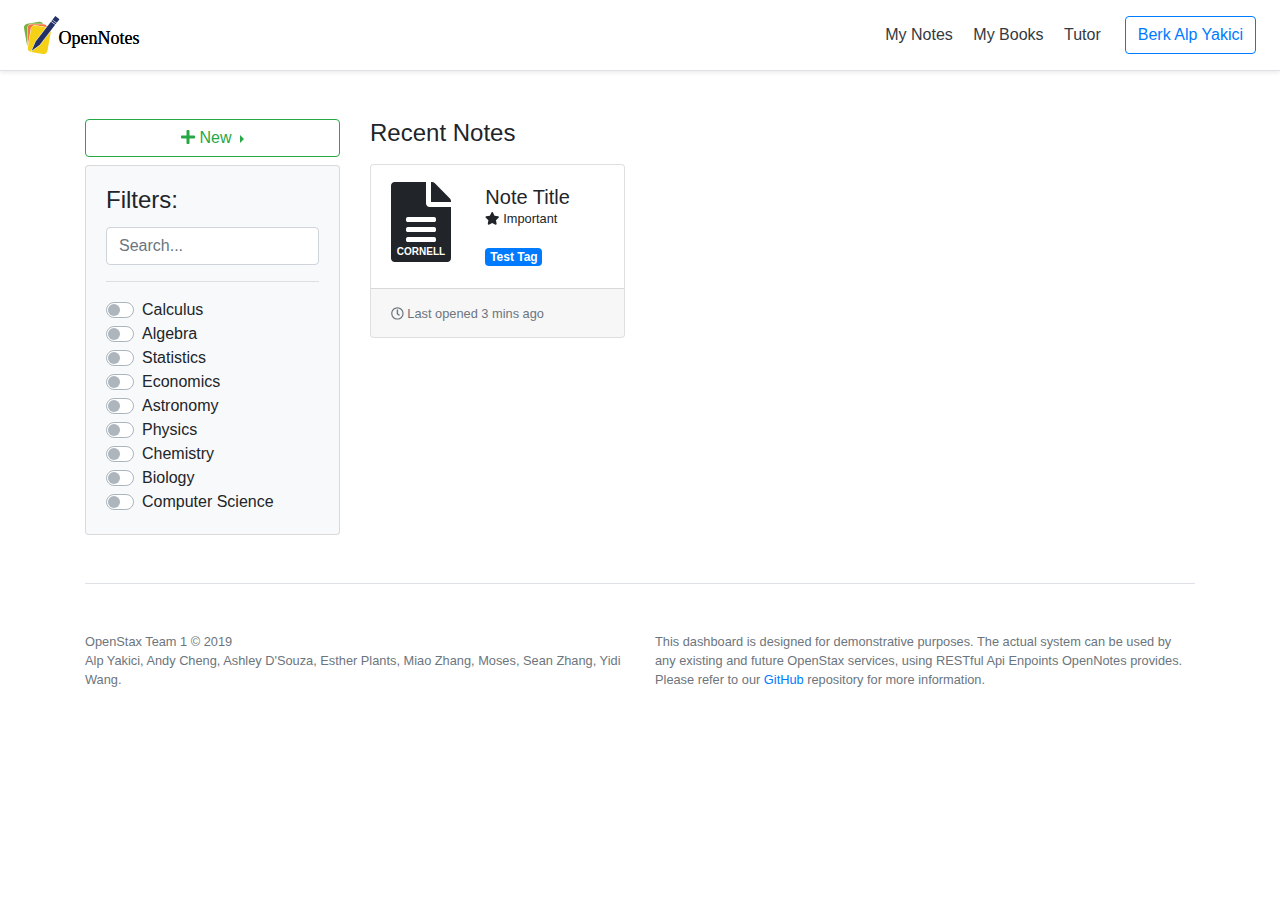
==== webview/dashboard.html @ 80b9505c "Serve packages locally" ====
<!doctype html>
<html lang="en">
  <head>
    <meta charset="utf-8">
    <meta name="viewport" content="width=device-width, initial-scale=1, shrink-to-fit=no">
    <meta name="description" content="">
    <meta name="author" content="OpenStax">
    <title>OpenNotes · by OpenStax</title>

    <!-- Bootstrap core CSS -->
    <link rel="stylesheet" href="dependencies/bootstrap/css/bootstrap.min.css">
    <link rel="stylesheet" href="dependencies/fontawesome/css/all.min.css">
    
    <link rel="apple-touch-icon" sizes="180x180" href="assets/img/apple-touch-icon.png">
    <link rel="icon" type="image/png" sizes="32x32" href="assets/img/favicon-32x32.png">
    <link rel="icon" type="image/png" sizes="16x16" href="assets/img/favicon-16x16.png">
    <link rel="manifest" href="site.webmanifest">

    <style>
    docicon {
        font-size: 5rem;
    }

    #recent-notes a {
        text-decoration: none;
    }

    .text-size-light {
        font-weight: 300;
    }

    .card {
        width: 100% !important;
    }

    #tipoverlay {
        position: fixed;
        display: none;
        width: 100%;
        height: 100%;
        top: 0;
        left: 0;
        right: 0;
        bottom: 0;
        background-color: rgba(0,0,0,0.7);
        z-index: 2;
        cursor: pointer;
    }

    #text{
        position: absolute;
        top: 50%;
        left: 50%;
        color: white;
        transform: translate(-50%,-50%);
        -ms-transform: translate(-50%,-50%);
    }
    </style>
  </head>
  <body>
    <div class="d-flex flex-column flex-md-row align-items-center p-3 px-md-4 mb-3 bg-white border-bottom shadow-sm">
        <h5 class="my-0 mr-md-auto font-weight-normal"><img src="assets/logo/opennotes.svg" height="38px" /></h5>
        <nav class="my-2 my-md-0 mr-md-3">
            <a class="p-2 text-dark" href="#">My Notes</a>
            <a class="p-2 text-dark" href="#">My Books</a>
            <a class="p-2 text-dark" href="#">Tutor</a>
        </nav>
        <a class="btn btn-outline-primary" href="#">Berk Alp Yakici</a>
    </div>

    <div class="container">
        
        <div class="row mt-5">
            <div class="col-3">
                <div class="btn-group btn-block dropright pb-2">
                    <button type="button" class="btn btn-outline-success dropdown-toggle" data-toggle="dropdown" aria-haspopup="true" aria-expanded="false">
                        <i class="fas fa-plus"></i> New
                    </button>
                    <div class="dropdown-menu">
                        <button type="button" class="dropdown-item" data-toggle="modal" data-target="#createModal" data-template="default">Empty Note</button>
                        <button type="button" class="dropdown-item" data-toggle="modal" data-target="#createModal" data-template="cornell">Cornell Template</button>
                        <button type="button" class="dropdown-item" data-toggle="modal" data-target="#createModal" data-template="matrix">Matrix Template</button>
                    </div>
                </div>

                <div class="card bg-light">
                    <div class="card-body">
                        <h4 class="text-size-light card-title">Filters:</h4>
                        <div class="form-group">
                            <input type="text" class="form-control" placeholder="Search..." id="filter_search" name="filter_search">
                        </div>
                        <hr>
                        <div id="filter_tags">
                            
                        </div>
                    </div>
                </div>
            </div>

            <div class="col-9">
                <h4 class="text-size-light mb-3">Recent Notes</h4>
                <div class="row" id="recent-notess">
                    <div class="col-4 d-flex">
                        <div class="card mb-3">
                            <div class="row">
                                <div class="col-md-4">
                                    <docicon>
                                        <span class="fa-layers fa-fw">
                                            <i class="fas fa-file-alt"></i>
                                            <span class="fa-layers-text fa-inverse" data-fa-transform="shrink-14 down-6" style="font-weight:900">CORNELL</span>
                                        </span>
                                    </docicon>
                                </div>
                                <div class="col-md-8">
                                    <div class="card-body">
                                        <h5 class="card-title mb-0">Note Title</h5>
                                        <p class="card-text small"><span class="starring" id="star" data-note="" data-toggle="false"><i class="fas fa-star"></i></span> Important</p>
                                        <p class="card-text"><span class="badge badge-primary">Test Tag</span></p>
                                    </div>
                                </div>
                            </div>
                            <div class="card-footer">
                                <small class="text-muted"><i class="far fa-clock"></i> Last opened 3 mins ago</small>
                            </div>
                        </div>
                    </div>
                </div>
            </div>
        </div>

        <footer class="pt-4 my-md-5 pt-md-5 border-top">
            <div class="row">
                <div class="col-12 col-md">
                    <small class="d-block mb-0 text-muted">OpenStax Team 1 &copy; 2019</small>
                    <small class="d-block mb-3 text-muted">Alp Yakici, Andy Cheng, Ashley D'Souza, Esther Plants, Miao Zhang, Moses, Sean Zhang, Yidi Wang.</small>
                </div>
                <div class="col-12 col-md">
                    <small class="d-block mb-3 text-muted">This dashboard is designed for demonstrative purposes. The actual system can be 
                    used by any existing and future OpenStax services, using RESTful Api Enpoints OpenNotes provides. Please refer to our 
                    <a href="https://github.com/openstax/2019-interns-team1" target="_blank">GitHub</a> repository for more information.
                    </small>
                </div>
            </div>
        </footer>
    </div>

    <div class="modal fade" id="createModal" tabindex="-1" role="dialog" aria-hidden="true">
        <div class="modal-dialog modal-dialog-centered" role="document">
            <div class="modal-content">
                <div class="modal-header">
                    <h5 class="modal-title">{modal_title}</h5>
                    <button type="button" class="close" data-dismiss="modal" aria-label="Close">
                    <span aria-hidden="true">&times;</span>
                    </button>
                </div>
                <form id="createForm" action="http://localhost:8000/api/notes/">
                    <div class="modal-body">
                        <div class="form-group">
                            <label class="col-form-label">Title:</label>
                            <input type="text" id="input_title" name="title" class="form-control">
                        </div>
                        <div class="form-group">
                            <label class="col-form-label">Tag:</label>
                            <select class="form-control" id="input_tags" name="tags">
                                <option value="">N/A</option>
                            </select>
                        </div>
                        <div class="form-group" id="key-field">
                            <label class="col-form-label">Key Terms:</label>
                            <textarea rows="4" class="form-control" name="keyterms" id="keyterms"></textarea>
                            <small class="form-text text-muted">Enter one term per each line.</small>
                        </div>
                        <div class="form-group" id="key-field-2">
                            <label class="col-form-label">Related Key Terms:</label>
                            <textarea rows="4" class="form-control" name="keyterms-2" id="keyterms-2"></textarea>
                            <small class="form-text text-muted">Enter one term per each line.</small>
                        </div>
                    </div>
                    <div class="modal-footer">
                        <button type="button" class="btn btn-secondary" data-dismiss="modal">Close</button>
                        <button type="submit" class="btn btn-primary">Create Note</button>
                    </div>
                    <input type="hidden" id="input_author_account_id" name="author_account_id" value="0">
                    <input type="hidden" id="input_template" name="template" value="default">
                    <input type="hidden" id="input_content" name="content" value="{}">
                </form>
            </div>
        </div>
    </div>

    <div id="tipoverlay">
        <div id="text" class="row">
            <div class="col-1">
                <h1><i class="fas fa-cog fa-spin"></i></h1>
            </div>
            <div class="col-11">
                <h3 class="text-font-light" id="tip-header">{tip-header}</h3>
                <h5 id='tip-text'>{tip-text}</h5>
            </div>
        </div>
    </div>
    
  </body>
  <script src="dependencies/jquery/jquery-3.4.1.min.js"></script>
  <script src="dependencies/bootstrap/js/bootstrap.min.js"></script>
  <script src="dependencies/fontawesome/js/all.min.js"></script>
  <script src="dependencies/momentjs/moment.js"></script>
  
  <script src="app/config.js"></script>
  <script src="app/foreach.js"></script>
  <script src="app/form_dom.js"></script>
  <script src="app/modal_behaviors.js"></script>
  <script src="app/overlay.js"></script>
  <script src="app/requests.js"></script>

  <script>
    loadNotes();
  </script>
</html>
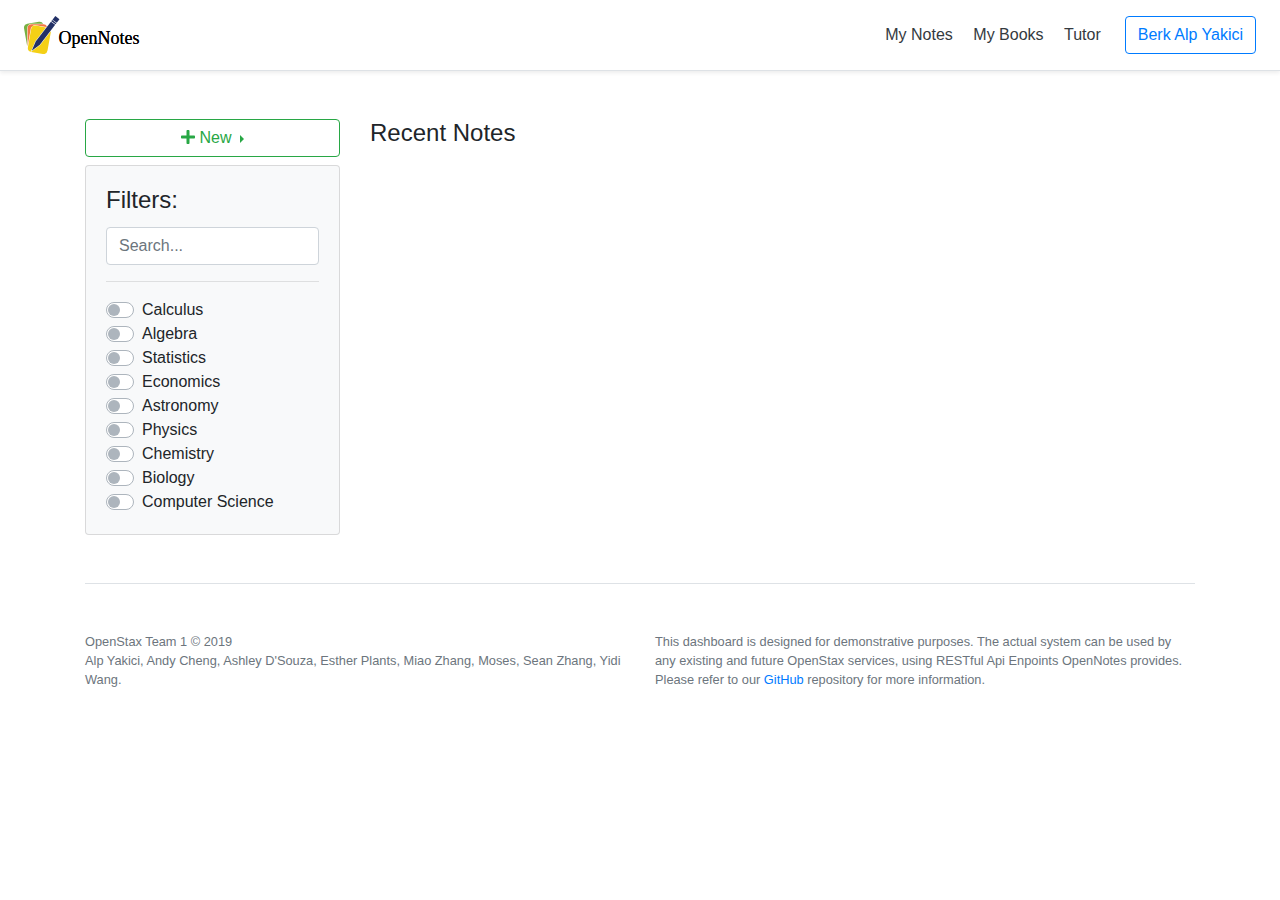
==== commit 89c74b0d: "Add popper" ====
--- a/webview/dashboard.html
+++ b/webview/dashboard.html
@@ -99,31 +99,8 @@
 
             <div class="col-9">
                 <h4 class="text-size-light mb-3">Recent Notes</h4>
-                <div class="row" id="recent-notess">
-                    <div class="col-4 d-flex">
-                        <div class="card mb-3">
-                            <div class="row">
-                                <div class="col-md-4">
-                                    <docicon>
-                                        <span class="fa-layers fa-fw">
-                                            <i class="fas fa-file-alt"></i>
-                                            <span class="fa-layers-text fa-inverse" data-fa-transform="shrink-14 down-6" style="font-weight:900">CORNELL</span>
-                                        </span>
-                                    </docicon>
-                                </div>
-                                <div class="col-md-8">
-                                    <div class="card-body">
-                                        <h5 class="card-title mb-0">Note Title</h5>
-                                        <p class="card-text small"><span class="starring" id="star" data-note="" data-toggle="false"><i class="fas fa-star"></i></span> Important</p>
-                                        <p class="card-text"><span class="badge badge-primary">Test Tag</span></p>
-                                    </div>
-                                </div>
-                            </div>
-                            <div class="card-footer">
-                                <small class="text-muted"><i class="far fa-clock"></i> Last opened 3 mins ago</small>
-                            </div>
-                        </div>
-                    </div>
+                <div class="row" id="recent-notes">
+                    
                 </div>
             </div>
         </div>
@@ -202,6 +179,7 @@
     
   </body>
   <script src="dependencies/jquery/jquery-3.4.1.min.js"></script>
+  <script src="dependencies/popperjs/popper.js"></script>
   <script src="dependencies/bootstrap/js/bootstrap.min.js"></script>
   <script src="dependencies/fontawesome/js/all.min.js"></script>
   <script src="dependencies/momentjs/moment.js"></script>
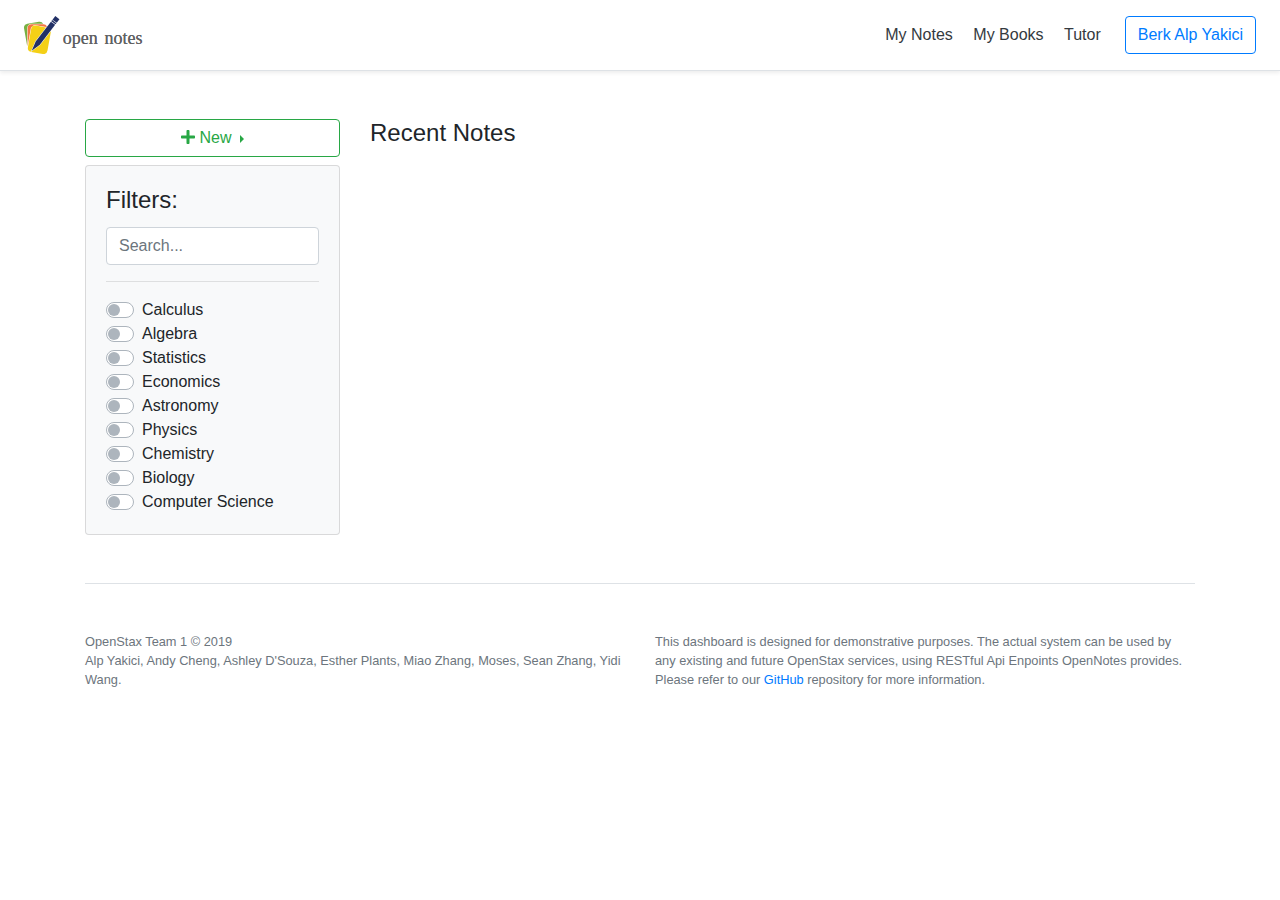
==== commit dc36c527: "Redesign list & add last opened" ====
--- a/webview/dashboard.html
+++ b/webview/dashboard.html
@@ -55,6 +55,10 @@
         transform: translate(-50%,-50%);
         -ms-transform: translate(-50%,-50%);
     }
+
+    #timetoggler .time-created { display: none; }
+    #timetoggler:hover .time-opened { display: none; }
+    #timetoggler:hover .time-created { display: inline; }
     </style>
   </head>
   <body>
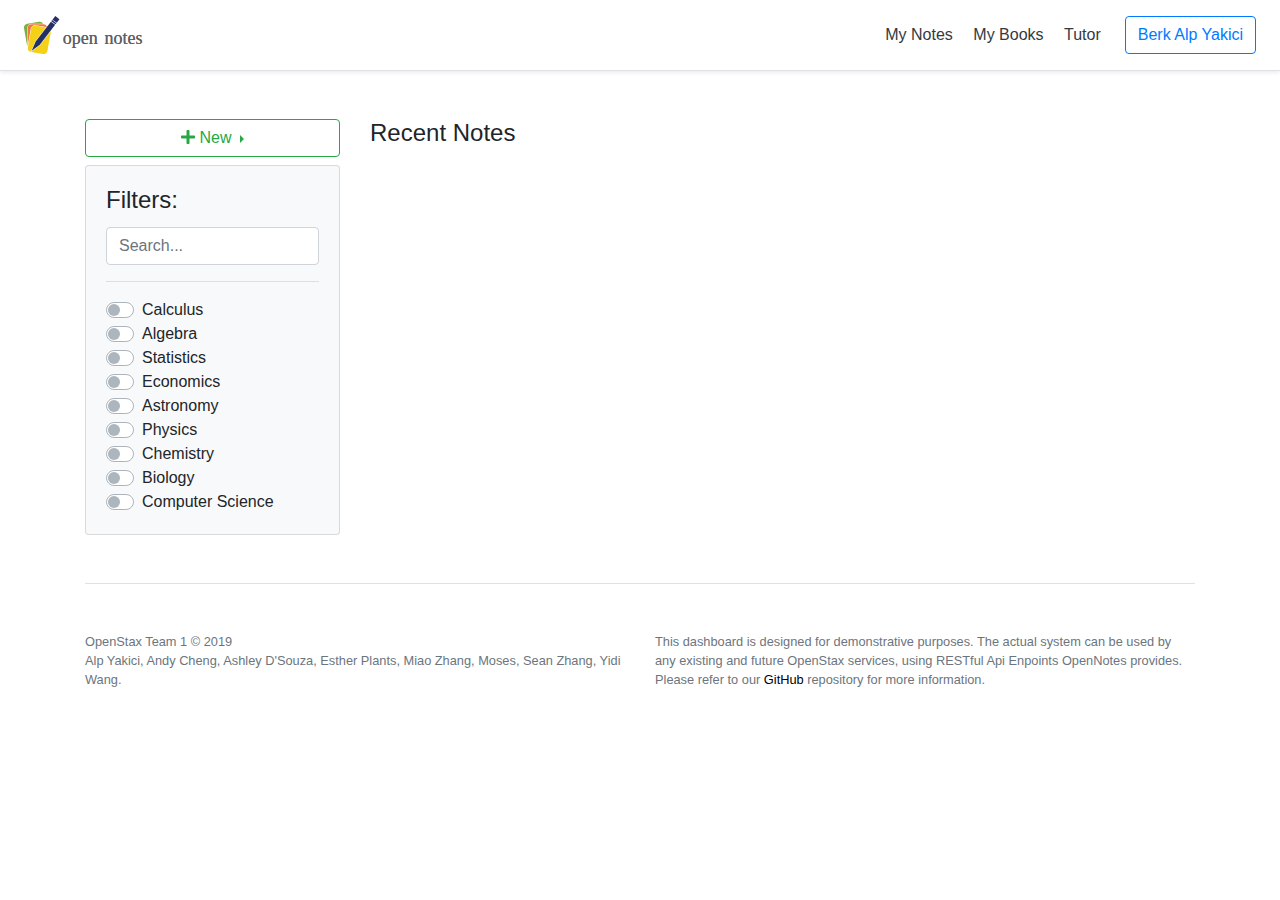
==== commit c78fc1a8: "add page-folding under the new dropdown list. Make the log clickable to redirect to the dashboard pa" ====
--- a/webview/dashboard.html
+++ b/webview/dashboard.html
@@ -56,6 +56,13 @@
         -ms-transform: translate(-50%,-50%);
     }
 
+    a{
+        color: black;
+    }
+    a:hover{
+        text-decoration: none;
+    }
+
     #timetoggler .time-created { display: none; }
     #timetoggler:hover .time-opened { display: none; }
     #timetoggler:hover .time-created { display: inline; }
@@ -63,7 +70,8 @@
   </head>
   <body>
     <div class="d-flex flex-column flex-md-row align-items-center p-3 px-md-4 mb-3 bg-white border-bottom shadow-sm">
-        <h5 class="my-0 mr-md-auto font-weight-normal"><img src="assets/logo/opennotes.svg" height="38px" /></h5>
+        <h5 class="my-0 mr-md-auto font-weight-normal"><a href="dashboard.html"><img src="assets/logo/opennotes.svg"
+                    height="38px" /> </a></h5>
         <nav class="my-2 my-md-0 mr-md-3">
             <a class="p-2 text-dark" href="#">My Notes</a>
             <a class="p-2 text-dark" href="#">My Books</a>
@@ -84,6 +92,7 @@
                         <button type="button" class="dropdown-item" data-toggle="modal" data-target="#createModal" data-template="default">Empty Note</button>
                         <button type="button" class="dropdown-item" data-toggle="modal" data-target="#createModal" data-template="cornell">Cornell Template</button>
                         <button type="button" class="dropdown-item" data-toggle="modal" data-target="#createModal" data-template="matrix">Matrix Template</button>
+                        <button type="button" class="dropdown-item"> <a href="page-folding-demo.html">Page Folding</a> </button>
                     </div>
                 </div>
 
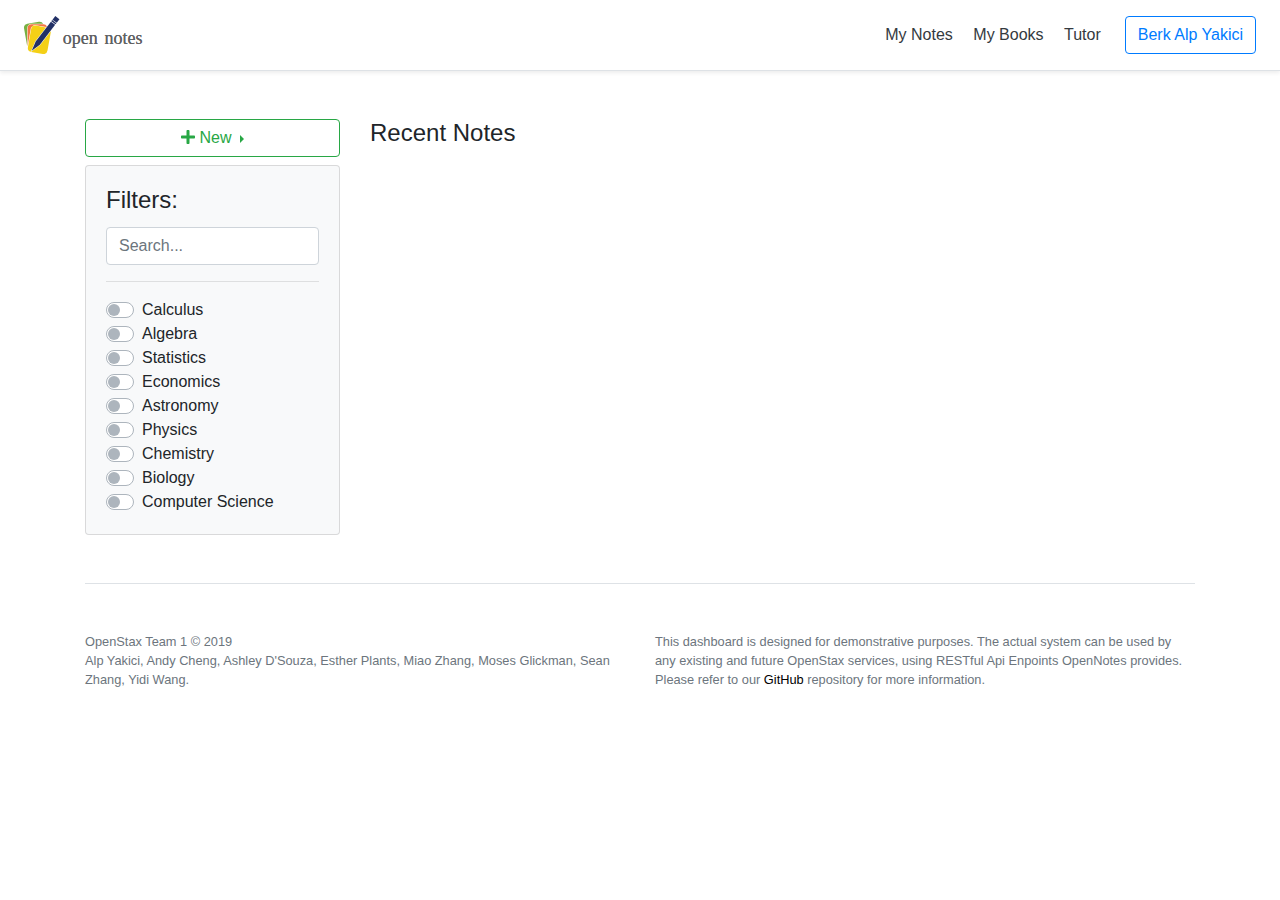
==== commit 76b79f54: "Moses now has a surname." ====
--- a/webview/dashboard.html
+++ b/webview/dashboard.html
@@ -122,7 +122,7 @@
             <div class="row">
                 <div class="col-12 col-md">
                     <small class="d-block mb-0 text-muted">OpenStax Team 1 &copy; 2019</small>
-                    <small class="d-block mb-3 text-muted">Alp Yakici, Andy Cheng, Ashley D'Souza, Esther Plants, Miao Zhang, Moses, Sean Zhang, Yidi Wang.</small>
+                    <small class="d-block mb-3 text-muted">Alp Yakici, Andy Cheng, Ashley D'Souza, Esther Plants, Miao Zhang, Moses Glickman, Sean Zhang, Yidi Wang.</small>
                 </div>
                 <div class="col-12 col-md">
                     <small class="d-block mb-3 text-muted">This dashboard is designed for demonstrative purposes. The actual system can be 
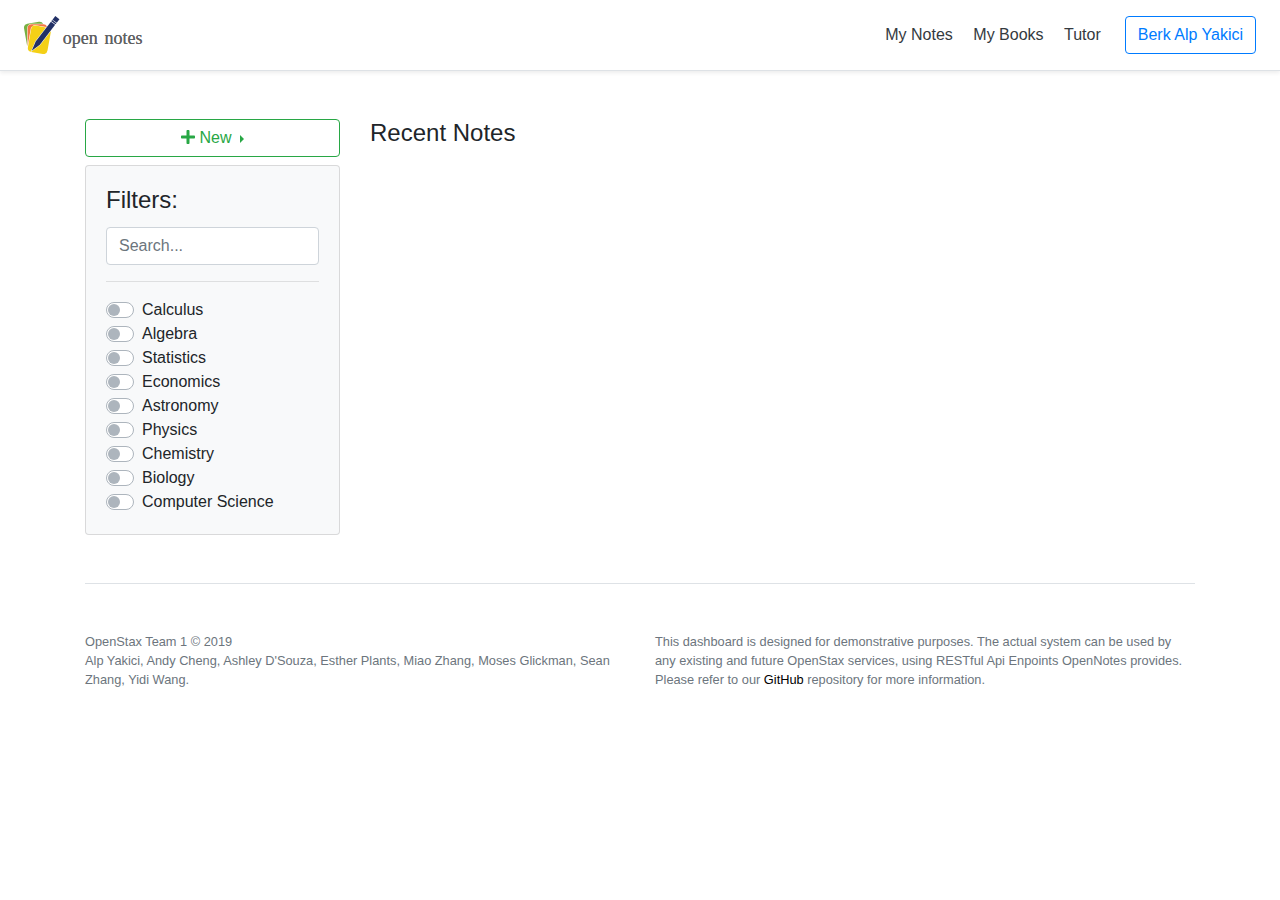
==== commit 46ca035d: "Some QA Requests" ====
--- a/webview/dashboard.html
+++ b/webview/dashboard.html
@@ -60,7 +60,11 @@
         color: black;
     }
     a:hover{
+        color: #007bff;
         text-decoration: none;
+    }
+    a:hover .fa-layers-text {
+        background-color: #007bff !important; 
     }
 
     #timetoggler .time-created { display: none; }
@@ -92,7 +96,6 @@
                         <button type="button" class="dropdown-item" data-toggle="modal" data-target="#createModal" data-template="default">Empty Note</button>
                         <button type="button" class="dropdown-item" data-toggle="modal" data-target="#createModal" data-template="cornell">Cornell Template</button>
                         <button type="button" class="dropdown-item" data-toggle="modal" data-target="#createModal" data-template="matrix">Matrix Template</button>
-                        <button type="button" class="dropdown-item"> <a href="page-folding-demo.html">Page Folding</a> </button>
                     </div>
                 </div>
 
